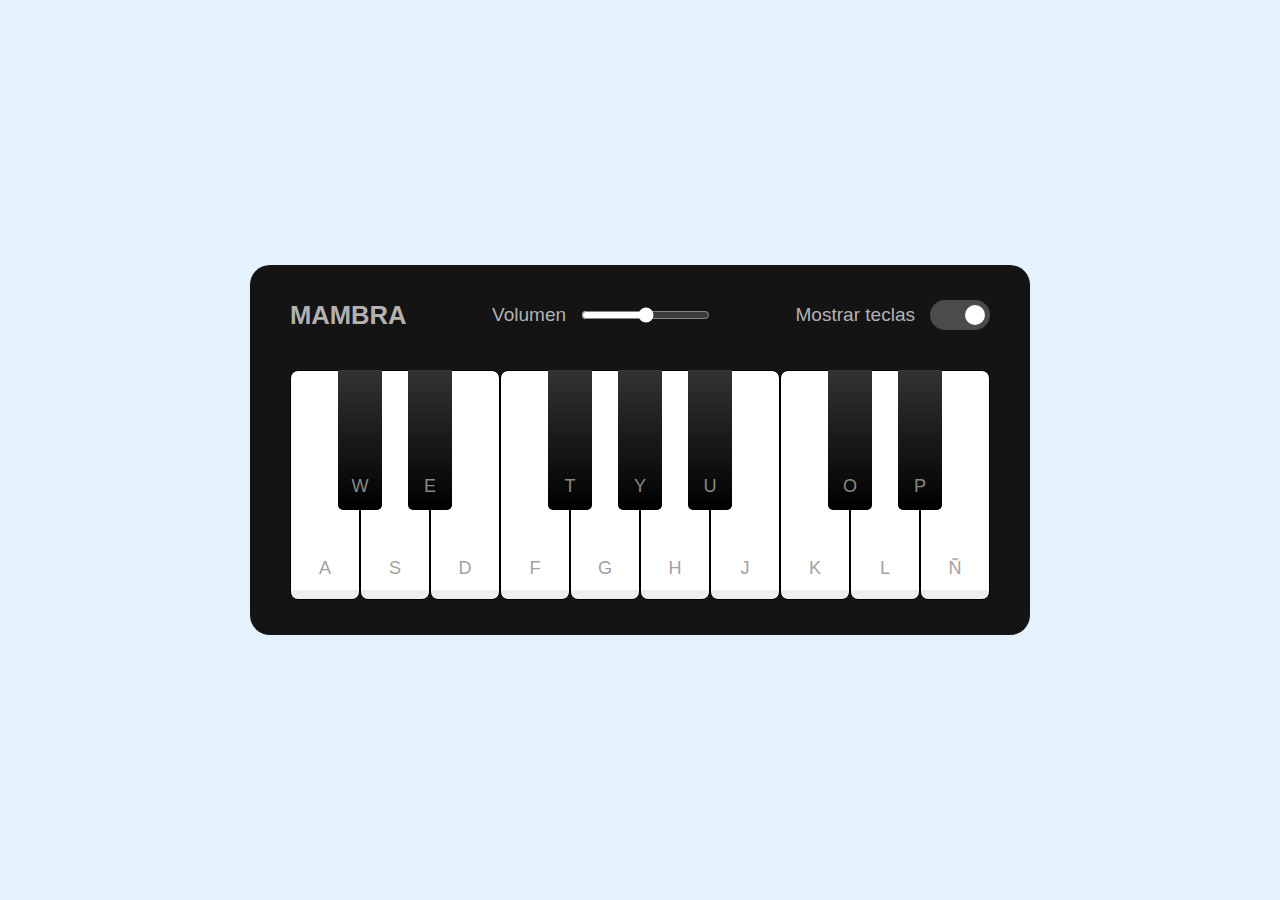
==== html/index.html @ b5d117ef "." ====
<!DOCTYPE html>
<html lang="en" dir="ltr">
  <head>
    <meta charset="utf-8">
    <title>Piano interactivo MAMBRA</title>
    <link rel="stylesheet" href="../css/style.css">
    <meta name="viewport" content="width=device-width, initial-scale=1.0">
    <script src="../js/script.js" defer></script>
  </head>
  <body>
    <div class="wrapper">
      <header>
        <h2>MAMBRA</h2>
        <div class="column volume-slider">
          <span>Volumen</span><input type="range" min="0" max="1" value="0.5" step="any">
        </div>
        <div class="column keys-checkbox">
          <span>Mostrar teclas</span><input type="checkbox" checked>
        </div>
      </header>
      <ul class="piano-keys">
        <li class="key white" data-key="a"><span>a</span></li>
        <li class="key black" data-key="w"><span>w</span></li>
        <li class="key white" data-key="s"><span>s</span></li>
        <li class="key black" data-key="e"><span>e</span></li>
        <li class="key white" data-key="d"><span>d</span></li>
        <li class="key white" data-key="f"><span>f</span></li>
        <li class="key black" data-key="t"><span>t</span></li>
        <li class="key white" data-key="g"><span>g</span></li>
        <li class="key black" data-key="y"><span>y</span></li>
        <li class="key white" data-key="h"><span>h</span></li>
        <li class="key black" data-key="u"><span>u</span></li>
        <li class="key white" data-key="j"><span>j</span></li>
        <li class="key white" data-key="k"><span>k</span></li>
        <li class="key black" data-key="o"><span>o</span></li>
        <li class="key white" data-key="l"><span>l</span></li>
        <li class="key black" data-key="p"><span>p</span></li>
        <li class="key white" data-key="ñ"><span>ñ</span></li>
      </ul>
    </div>

  </body>
</html>
---- css/style.css ----
* {
  margin: 0;
  padding: 0;
  box-sizing: border-box;
  font-family: 'Poppins', sans-serif;
}
body {
  display: flex;
  align-items: center;
  justify-content: center;
  min-height: 100vh;
  background: #E3F2FD;
}
.wrapper {
  padding: 35px 40px;
  border-radius: 20px;
  background: #141414;
}
.wrapper header {
  display: flex;
  color: #B2B2B2;
  align-items: center;
  justify-content: space-between;
}
header h2 {
  font-size: 1.6rem;
}
header .column {
  display: flex;
  align-items: center;
}
header span {
  font-weight: 500;
  margin-right: 15px;
  font-size: 1.19rem;
}
header input {
  outline: none;
  border-radius: 30px;
}
.volume-slider input {
  accent-color: #fff;
}
.keys-checkbox input {
  height: 30px;
  width: 60px;
  cursor: pointer;
  appearance: none;
  position: relative;
  background: #4B4B4B
}
.keys-checkbox input::before {
  content: "";
  position: absolute;
  top: 50%;
  left: 5px;
  width: 20px;
  height: 20px;
  border-radius: 50%;
  background: #8c8c8c;
  transform: translateY(-50%);
  transition: all 0.3s ease;
}
.keys-checkbox input:checked::before {
  left: 35px;
  background: #fff;
}
.piano-keys {
  display: flex;
  list-style: none;
  margin-top: 40px;
}
.piano-keys .key {
  cursor: pointer;
  user-select: none;
  position: relative;
  text-transform: uppercase;
}
.piano-keys .black {
  z-index: 2;
  width: 44px;
  height: 140px;
  margin: 0 -22px 0 -22px;
  border-radius: 0 0 5px 5px;
  background: linear-gradient(#333, #000);
}
.piano-keys .black.active {
  box-shadow: inset -5px -10px 10px rgba(255,255,255,0.1);
  background:linear-gradient(to bottom, #000, #434343);
}
.piano-keys .white {
  height: 230px;
  width: 70px;
  border-radius: 8px;
  border: 1px solid #000;
  background: linear-gradient(#fff 96%, #eee 4%);
}
.piano-keys .white.active {
  box-shadow: inset -5px 5px 20px rgba(0,0,0,0.2);
  background:linear-gradient(to bottom, #fff 0%, #eee 100%);
}
.piano-keys .key span {
  position: absolute;
  bottom: 20px;
  width: 100%;
  color: #A2A2A2;
  font-size: 1.13rem;
  text-align: center;
}
.piano-keys .key.hide span {
  display: none;
}
.piano-keys .black span {
  bottom: 13px;
  color: #888888;
}

@media screen and (max-width: 815px) {
  .wrapper {
    padding: 25px;
  }
  header {
    flex-direction: column;
  }
  header :where(h2, .column) {
    margin-bottom: 13px;
  }
  .volume-slider input {
    max-width: 100px;
  }
  .piano-keys {
    margin-top: 20px;
  }
  .piano-keys .key:where(:nth-child(9), :nth-child(10)) {
    display: none;
  }
  .piano-keys .black {
    height: 100px;
    width: 40px;
    margin: 0 -20px 0 -20px;
  }
  .piano-keys .white {
    height: 180px;
    width: 60px;
  }
}

@media screen and (max-width: 615px) {
  .piano-keys .key:nth-child(13),
  .piano-keys .key:nth-child(14),
  .piano-keys .key:nth-child(15),
  .piano-keys .key:nth-child(16),
  .piano-keys .key :nth-child(17) {
    display: none;
  }
  .piano-keys .white {
    width: 50px;
  }
  
}
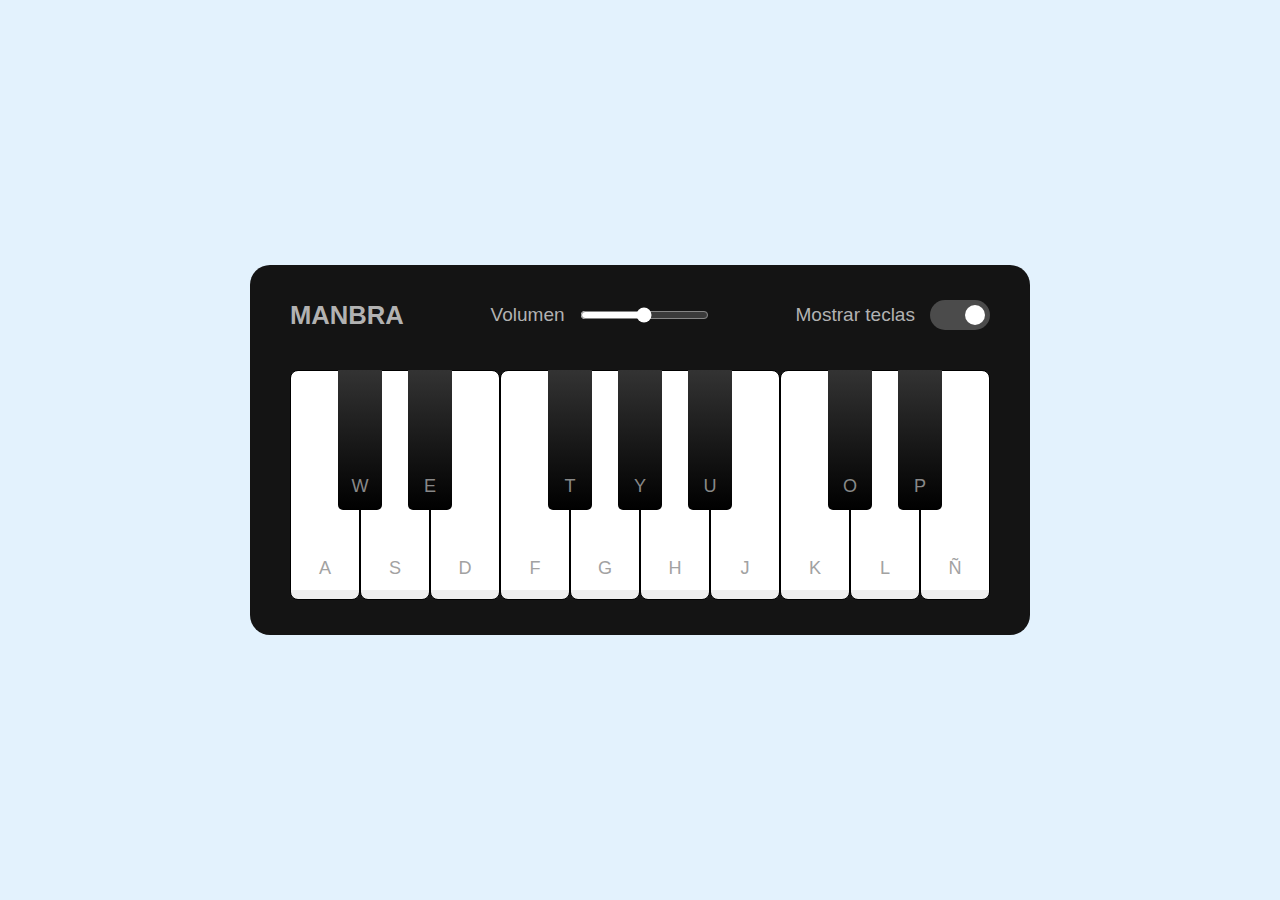
==== commit 835ead4e: "avance" ====
--- a/html/index.html
+++ b/html/index.html
@@ -10,7 +10,7 @@
   <body>
     <div class="wrapper">
       <header>
-        <h2>MAMBRA</h2>
+        <h2>MANBRA</h2>
         <div class="column volume-slider">
           <span>Volumen</span><input type="range" min="0" max="1" value="0.5" step="any">
         </div>
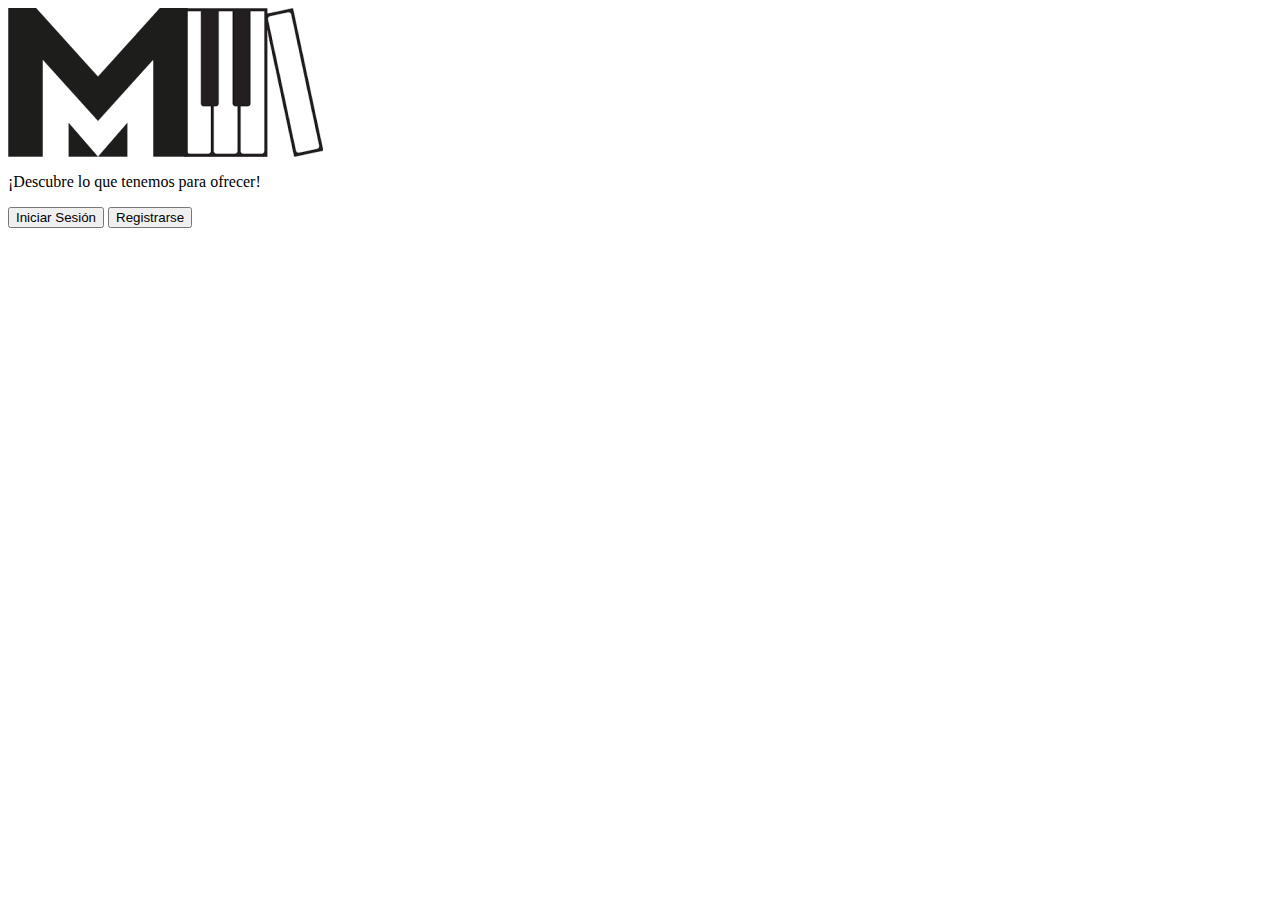
==== commit b872aa40: "index" ====
--- a/html/index.html
+++ b/html/index.html
@@ -1,43 +1,13 @@
-<!DOCTYPE html>
-<html lang="en" dir="ltr">
-  <head>
-    <meta charset="utf-8">
-    <title>Piano interactivo MAMBRA</title>
-    <link rel="stylesheet" href="../css/style.css">
-    <meta name="viewport" content="width=device-width, initial-scale=1.0">
-    <script src="../js/script.js" defer></script>
-  </head>
-  <body>
-    <div class="wrapper">
-      <header>
-        <h2>MANBRA</h2>
-        <div class="column volume-slider">
-          <span>Volumen</span><input type="range" min="0" max="1" value="0.5" step="any">
-        </div>
-        <div class="column keys-checkbox">
-          <span>Mostrar teclas</span><input type="checkbox" checked>
-        </div>
-      </header>
-      <ul class="piano-keys">
-        <li class="key white" data-key="a"><span>a</span></li>
-        <li class="key black" data-key="w"><span>w</span></li>
-        <li class="key white" data-key="s"><span>s</span></li>
-        <li class="key black" data-key="e"><span>e</span></li>
-        <li class="key white" data-key="d"><span>d</span></li>
-        <li class="key white" data-key="f"><span>f</span></li>
-        <li class="key black" data-key="t"><span>t</span></li>
-        <li class="key white" data-key="g"><span>g</span></li>
-        <li class="key black" data-key="y"><span>y</span></li>
-        <li class="key white" data-key="h"><span>h</span></li>
-        <li class="key black" data-key="u"><span>u</span></li>
-        <li class="key white" data-key="j"><span>j</span></li>
-        <li class="key white" data-key="k"><span>k</span></li>
-        <li class="key black" data-key="o"><span>o</span></li>
-        <li class="key white" data-key="l"><span>l</span></li>
-        <li class="key black" data-key="p"><span>p</span></li>
-        <li class="key white" data-key="ñ"><span>ñ</span></li>
-      </ul>
-    </div>
-
-  </body>
+<html>
+    <head>
+        <meta charset="UTF-8">
+        <meta name="viewport" content="width=device-width, initial-scale=1.0">
+        <title>Manbra, aprende música desde cero</title>
+    </head>
+    <body>
+        <img src="../diseño/logoManbra.png" alt="Logo de Mi Sitio Web">
+        <p>¡Descubre lo que tenemos para ofrecer!</p>
+        <button onclick="window.location.href = 'inicioSesion.html'">Iniciar Sesión</button>
+        <button onclick="window.location.href = 'registro.html'">Registrarse</button>
+    </body>
 </html>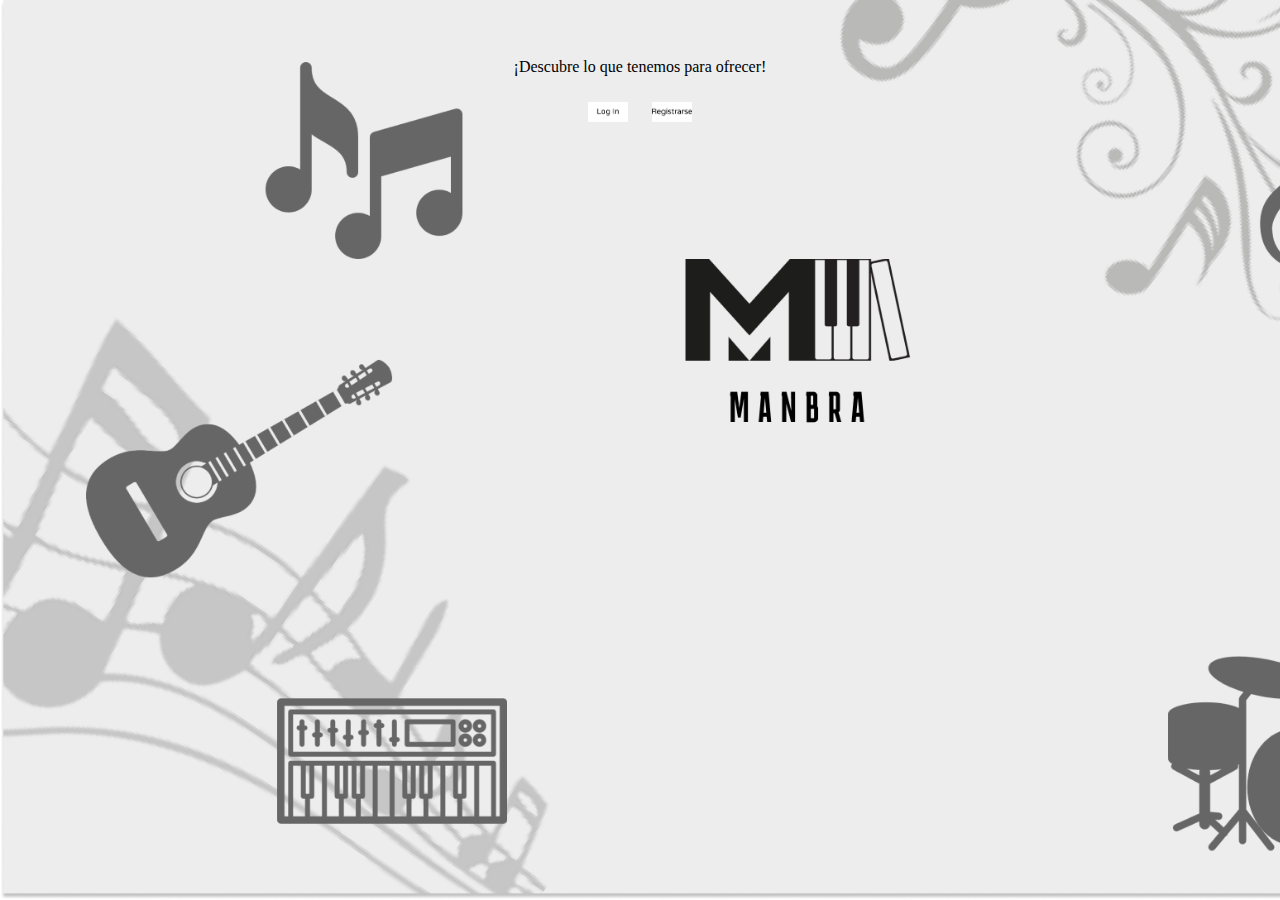
==== commit 2a7e0739: "inicio casi terminado" ====
--- a/html/index.html
+++ b/html/index.html
@@ -1,13 +1,13 @@
 <html>
-    <head>
-        <meta charset="UTF-8">
-        <meta name="viewport" content="width=device-width, initial-scale=1.0">
-        <title>Manbra, aprende música desde cero</title>
-    </head>
-    <body>
-        <img src="../diseño/logoManbra.png" alt="Logo de Mi Sitio Web">
-        <p>¡Descubre lo que tenemos para ofrecer!</p>
-        <button onclick="window.location.href = 'inicioSesion.html'">Iniciar Sesión</button>
-        <button onclick="window.location.href = 'registro.html'">Registrarse</button>
-    </body>
+<head>
+    <meta charset="UTF-8">
+    <meta name="viewport" content="width=device-width, initial-scale=1.0">
+    <title>Manbra, aprende música desde cero</title>
+    <link rel="stylesheet" href="../css/index.css">
+</head>
+<body class="fondo">
+    <p>¡Descubre lo que tenemos para ofrecer!</p>
+    <a href="inicioSesion.html" class="btnLogIn"></a>
+    <a href="registro.html" class="btnRegistro"></a>
+</body>
 </html>--- a/css/index.css
+++ b/css/index.css
@@ -0,0 +1,41 @@
+.fondo 
+{
+    background-image: url('../diseño/INICIO.png');
+    background-size: cover;
+    background-repeat: no-repeat;
+    background-attachment: fixed;
+    text-align: center;
+    padding-top: 50px; 
+}
+.btnLogIn 
+{
+    background-color: transparent;
+    background-image: url('../diseño/btnLogIn.png'); /* Ruta de tu imagen de fondo para los botones */
+    background-size: cover;
+    background-repeat: no-repeat;
+    background-position: center;
+    border: none;
+    color: #fff;
+    padding: 10px 20px;
+    cursor: pointer;
+    display: inline-block; /* Añadido para ajustar el tamaño del botón al contenido */
+    margin: 10px; /* Añadido para ajustar el espacio entre botones */
+    text-decoration: none; /* Elimina el subrayado del enlace */
+    font-size: 18px; /* Tamaño del texto */
+}
+.btnRegistro 
+{
+    background-color: transparent;
+    background-image: url('../diseño/btnRegistro.png'); /* Ruta de tu imagen de fondo para el botón de registro */
+    background-size: cover;
+    background-repeat: no-repeat;
+    background-position: center;
+    border: none;
+    color: #fff;
+    padding: 10px 20px;
+    cursor: pointer;
+    display: inline-block;
+    margin: 10px;
+    text-decoration: none;
+    font-size: 18px;
+}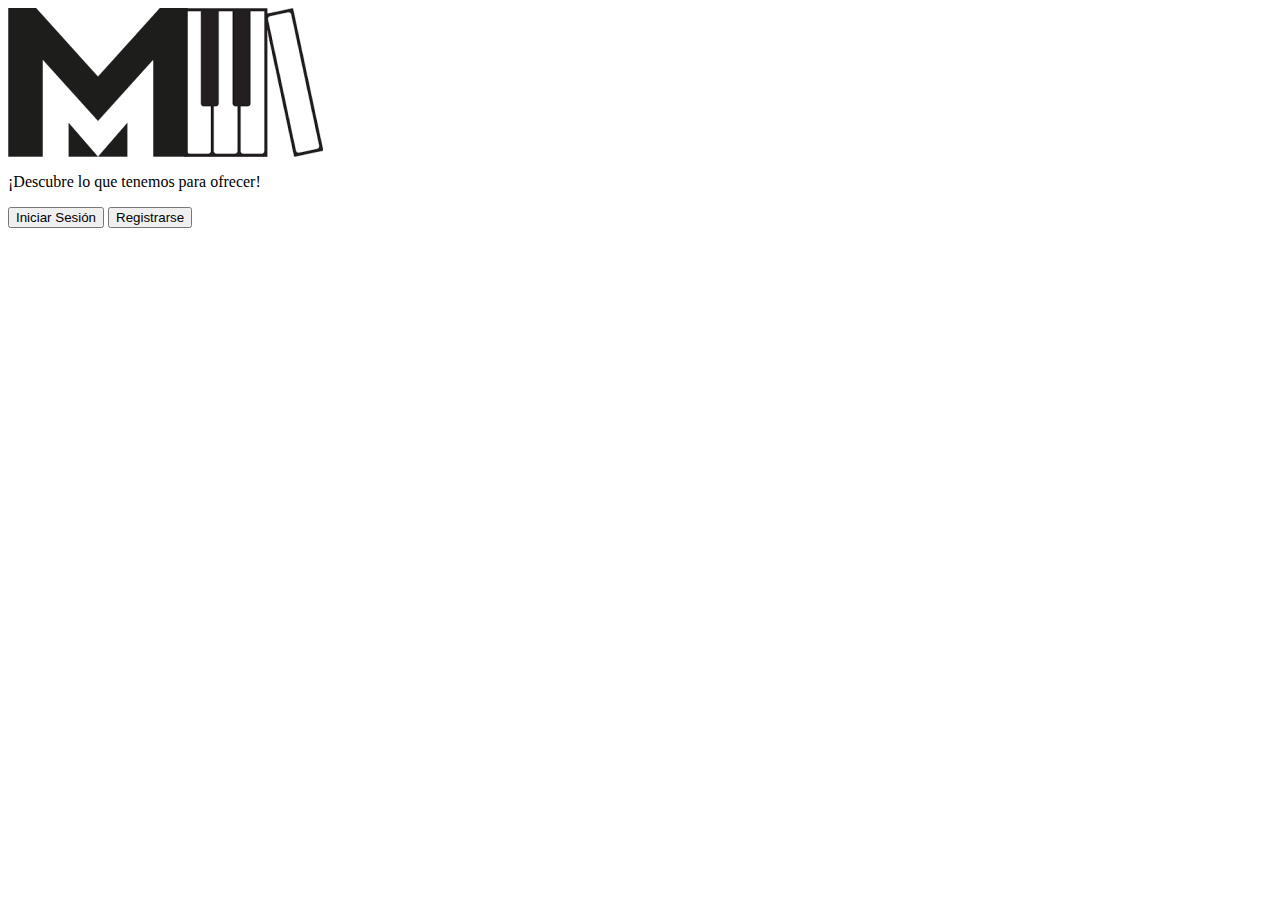
==== commit 26109d1e: "nievel 1 y 2" ====
--- a/html/index.html
+++ b/html/index.html
@@ -1,13 +1,13 @@
 <html>
-<head>
-    <meta charset="UTF-8">
-    <meta name="viewport" content="width=device-width, initial-scale=1.0">
-    <title>Manbra, aprende música desde cero</title>
-    <link rel="stylesheet" href="../css/index.css">
-</head>
-<body class="fondo">
-    <p>¡Descubre lo que tenemos para ofrecer!</p>
-    <a href="inicioSesion.html" class="btnLogIn"></a>
-    <a href="registro.html" class="btnRegistro"></a>
-</body>
+    <head>
+        <meta charset="UTF-8">
+        <meta name="viewport" content="width=device-width, initial-scale=1.0">
+        <title>Manbra, aprende música desde cero</title>
+    </head>
+    <body>
+        <img src="../diseño/logoManbra.png">
+        <p>¡Descubre lo que tenemos para ofrecer!</p>
+        <button onclick="window.location.href = 'inicioSesion.html'">Iniciar Sesión</button>
+        <button onclick="window.location.href = 'registro.html'">Registrarse</button>
+    </body>
 </html>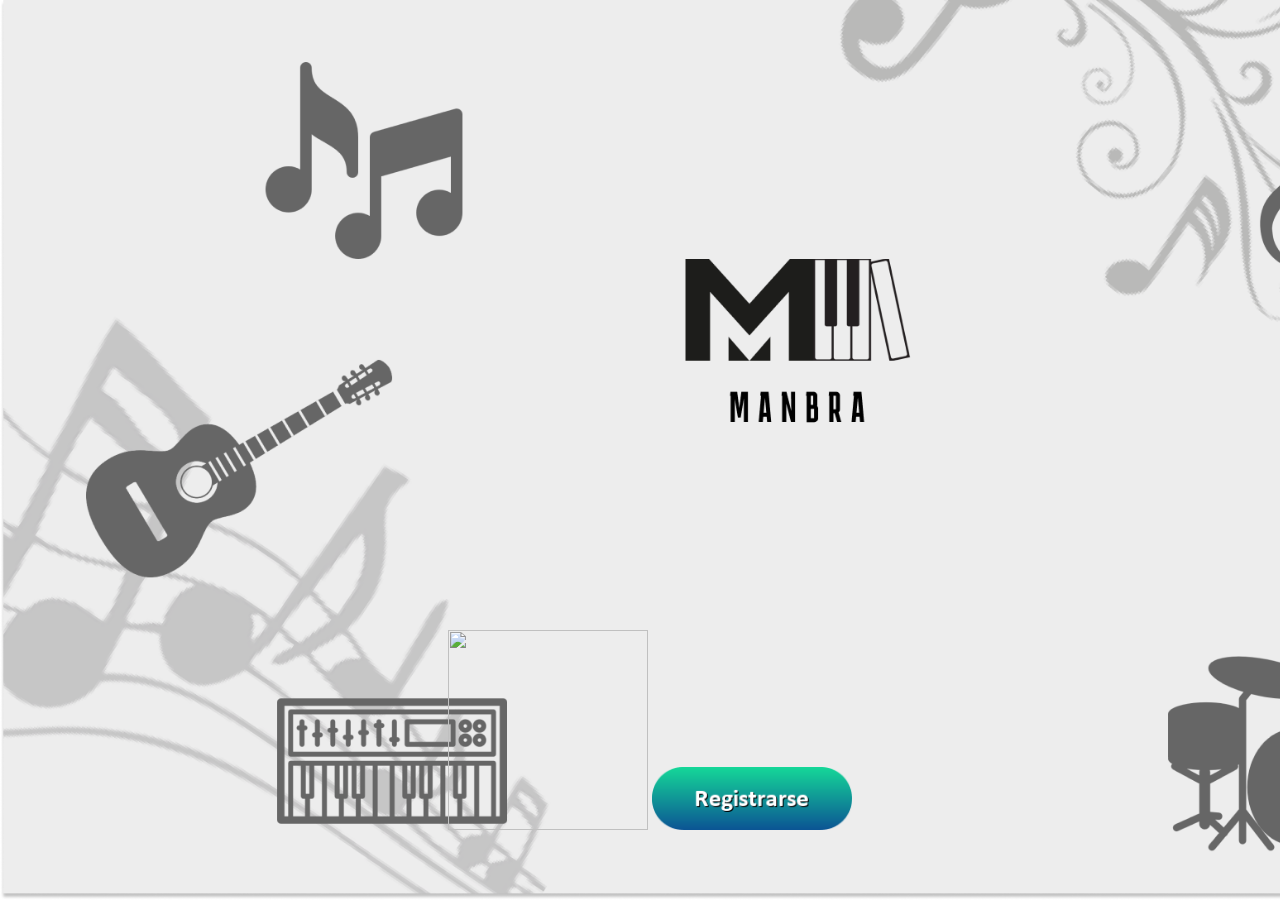
==== commit 17f9760a: "hola" ====
--- a/html/index.html
+++ b/html/index.html
@@ -1,13 +1,14 @@
 <html>
-    <head>
-        <meta charset="UTF-8">
-        <meta name="viewport" content="width=device-width, initial-scale=1.0">
-        <title>Manbra, aprende música desde cero</title>
-    </head>
-    <body>
-        <img src="../diseño/logoManbra.png">
-        <p>¡Descubre lo que tenemos para ofrecer!</p>
-        <button onclick="window.location.href = 'inicioSesion.html'">Iniciar Sesión</button>
-        <button onclick="window.location.href = 'registro.html'">Registrarse</button>
-    </body>
+<head>
+    <meta charset="UTF-8">
+    <meta name="viewport" content="width=device-width, initial-scale=1.0">
+    <title>Manbra, aprende música desde cero</title>
+    <link rel="stylesheet" href="../css/index.css">
+</head>
+<body class="fondo">
+   <div id="botones"> 
+        <a href="inicioSesion.html" ><img src="../diseño/button_Login.png" width="200px"></a>
+        <a href="registro.html"><img src="../diseño/button_registrarse.png" width="200px"></a>
+    </div>
+</body>
 </html>--- a/css/index.css
+++ b/css/index.css
@@ -0,0 +1,49 @@
+.fondo 
+{
+    background-image: url('../diseño/INICIO.png');
+    background-size: cover;
+    background-repeat: no-repeat;
+    background-attachment: fixed;
+    text-align: center;
+    padding-top: 50px; 
+}
+
+#botones{
+    position: absolute;
+    top:70%;
+    left:35%;
+}
+
+.btnLogIn 
+{
+    background-color: transparent;
+    background-image: url('../diseño/btnLogIn.png'); /* Ruta de tu imagen de fondo para los botones */
+    background-size: cover;
+    background-repeat: no-repeat;
+    background-position: center;
+    border: none;
+    color: #fff;
+    padding: 10px 20px;
+    cursor: pointer;
+    display: inline-block; /* Añadido para ajustar el tamaño del botón al contenido */
+    margin: 10px; /* Añadido para ajustar el espacio entre botones */
+    text-decoration: none; /* Elimina el subrayado del enlace */
+    font-size: 18px; /* Tamaño del texto */
+     
+}
+.btnRegistro 
+{
+    background-color: transparent;
+    background-image: url('../diseño/btnRegistro.png'); /* Ruta de tu imagen de fondo para el botón de registro */
+    background-size: cover;
+    background-repeat: no-repeat;
+    background-position: center;
+    border: none;
+    color: #fff;
+    padding: 10px 20px;
+    cursor: pointer;
+    display: inline-block;
+    margin: 10px;
+    text-decoration: none;
+    font-size: 18px;
+}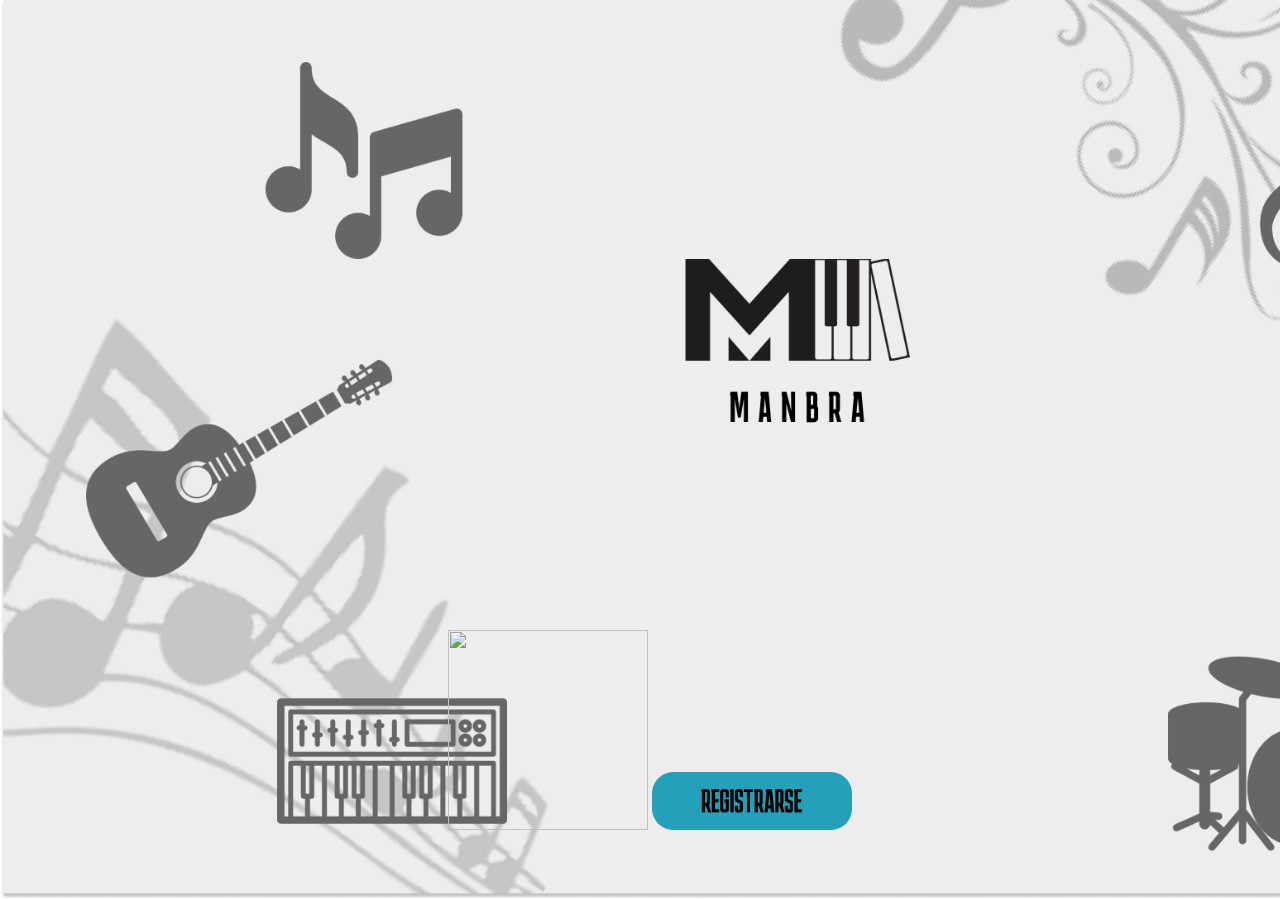
==== commit 397193d0: "registro de rondas simon" ====
--- a/html/index.html
+++ b/html/index.html
@@ -7,8 +7,8 @@
 </head>
 <body class="fondo">
    <div id="botones"> 
-        <a href="inicioSesion.html" ><img src="../diseño/button_Login.png" width="200px"></a>
-        <a href="registro.html"><img src="../diseño/button_registrarse.png" width="200px"></a>
+        <a href="inicioSesion.html" ><img src="../diseño/Login.png" width="200px"></a>
+        <a href="registro.html"><img src="../diseño/Registrarse.png" width="200px"></a>
     </div>
 </body>
 </html>